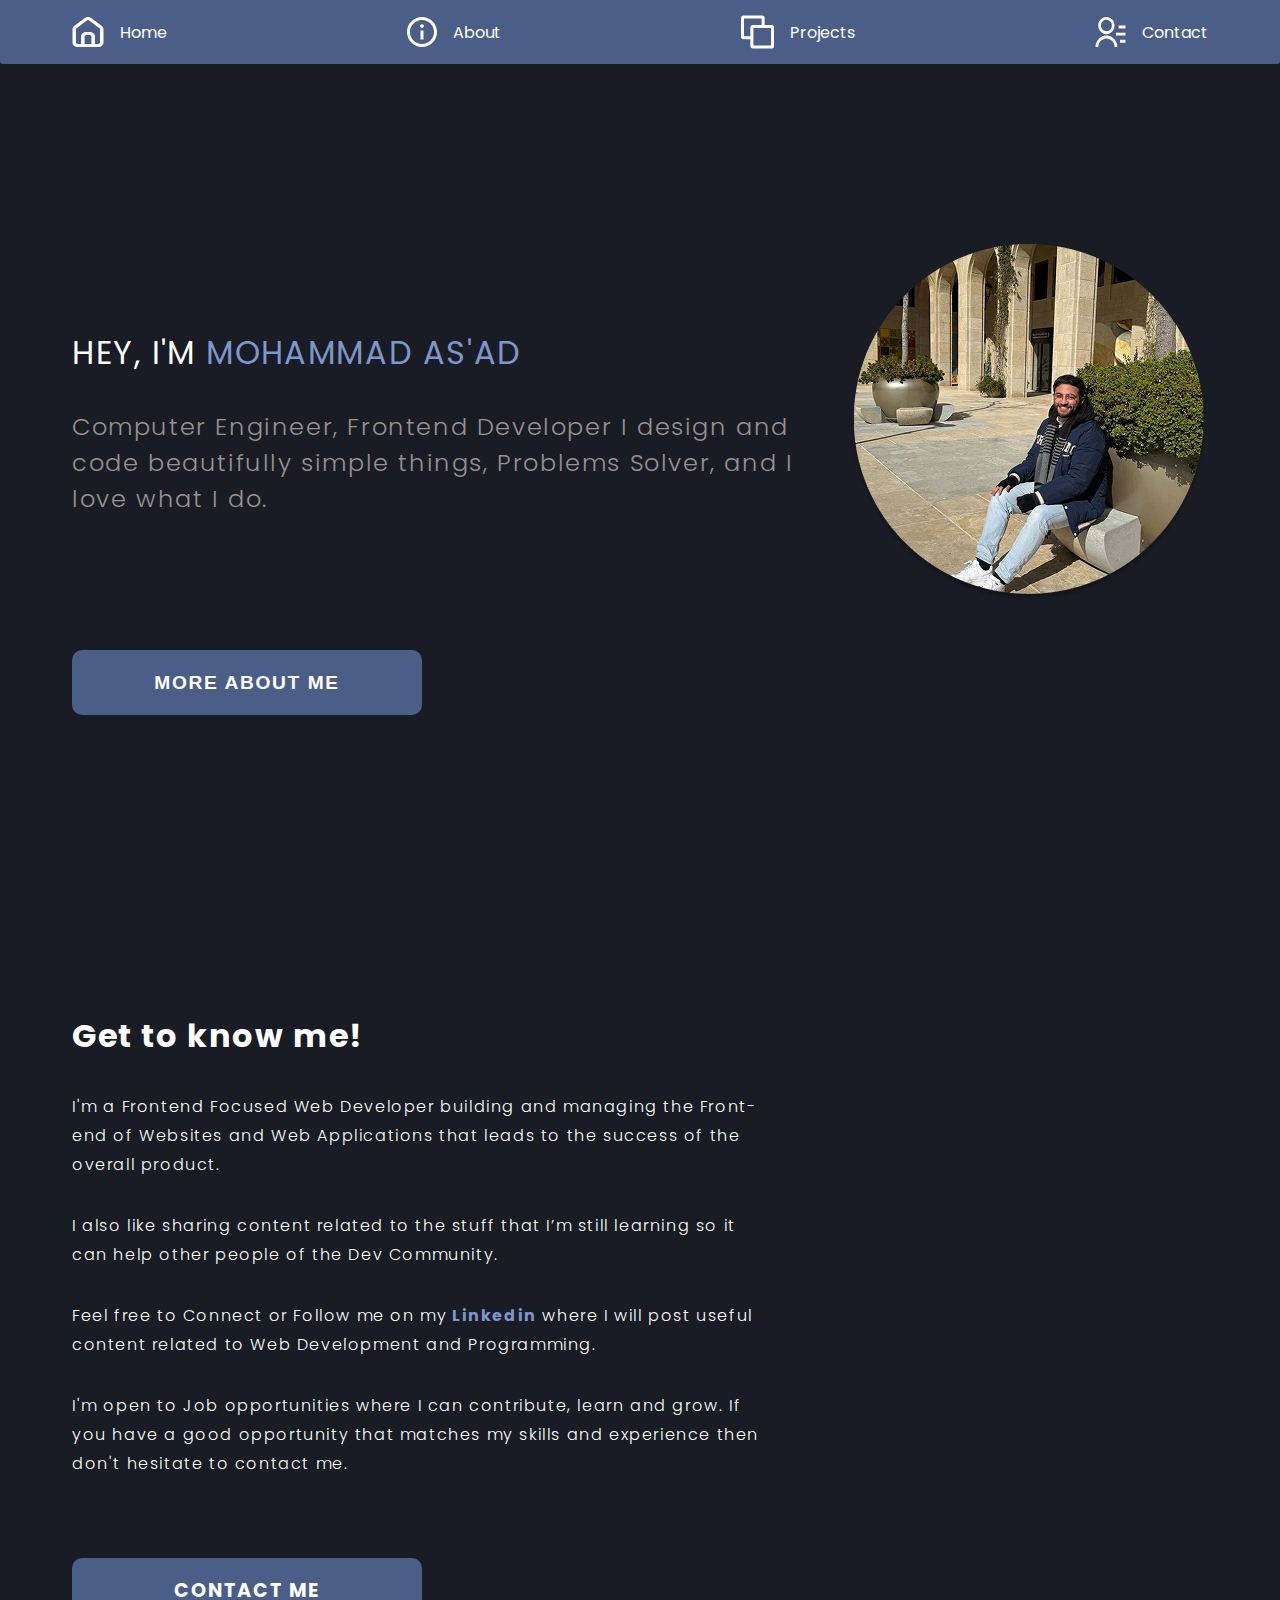
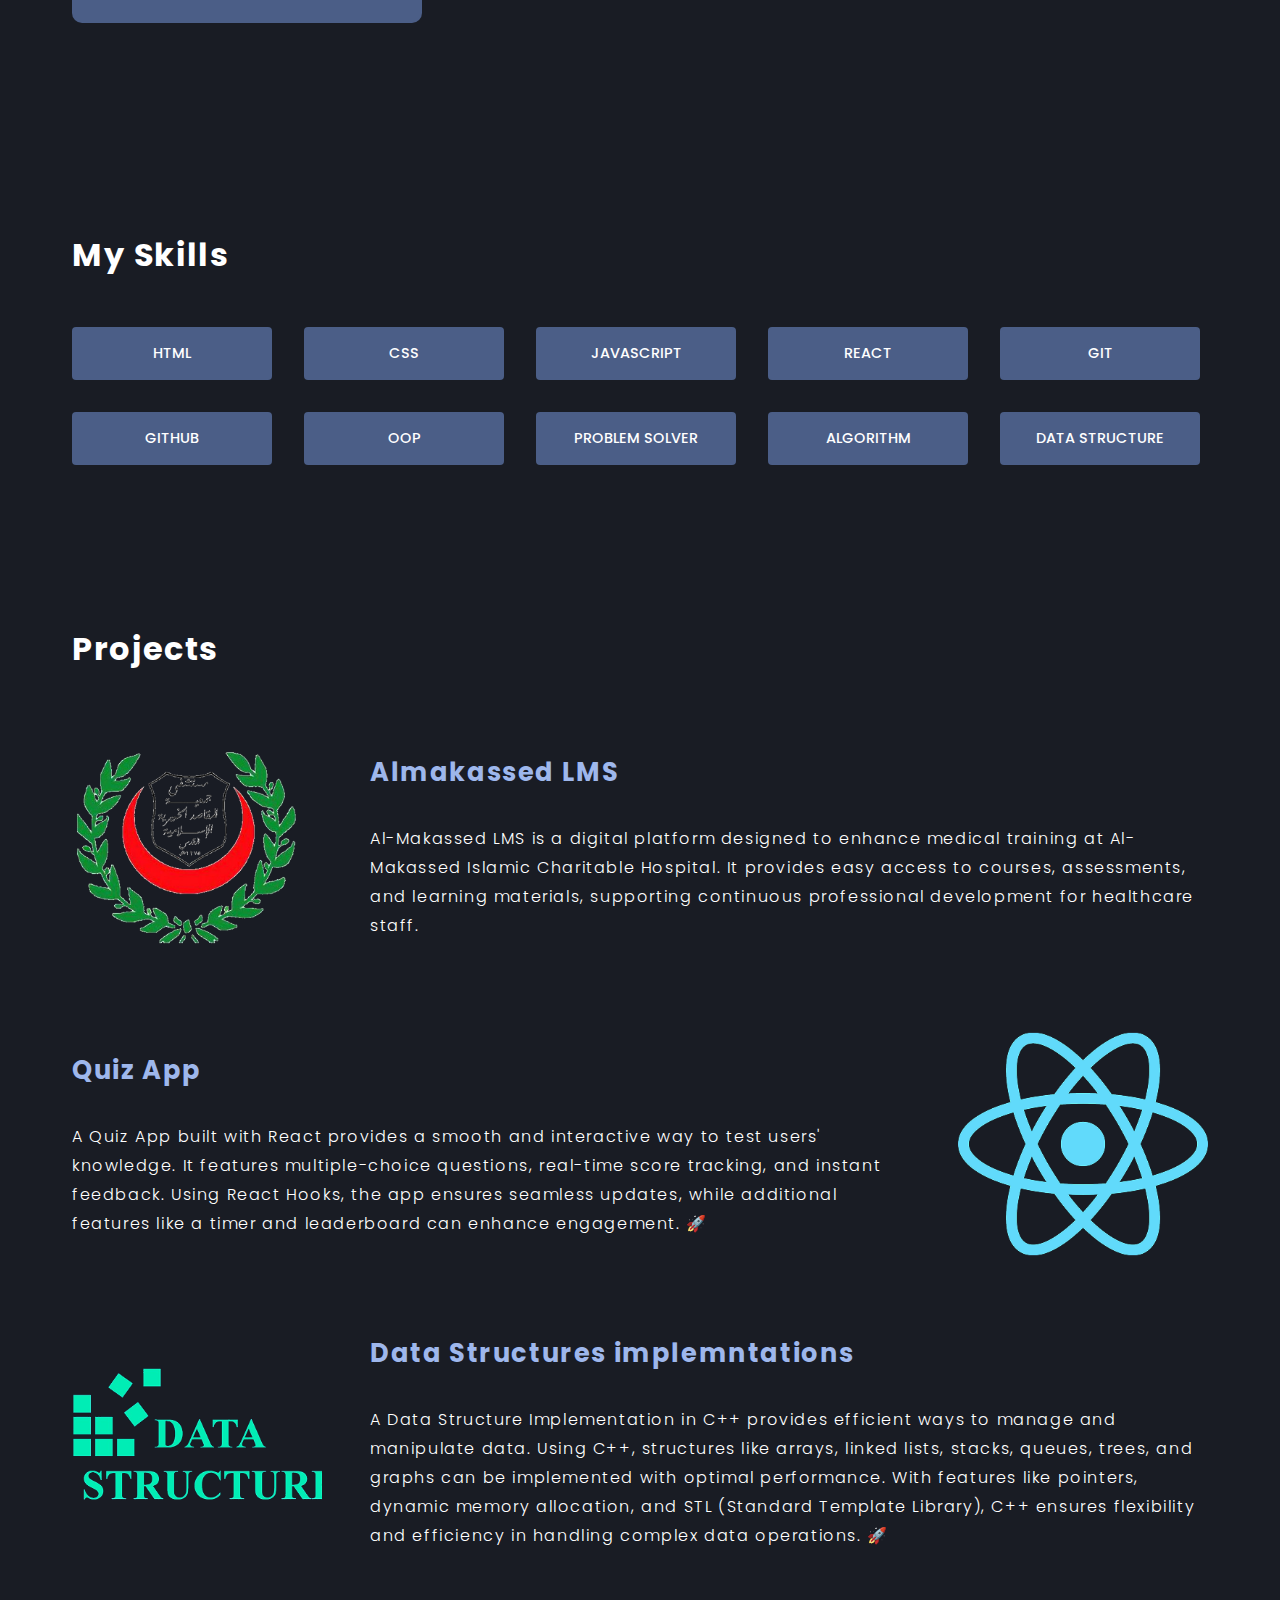
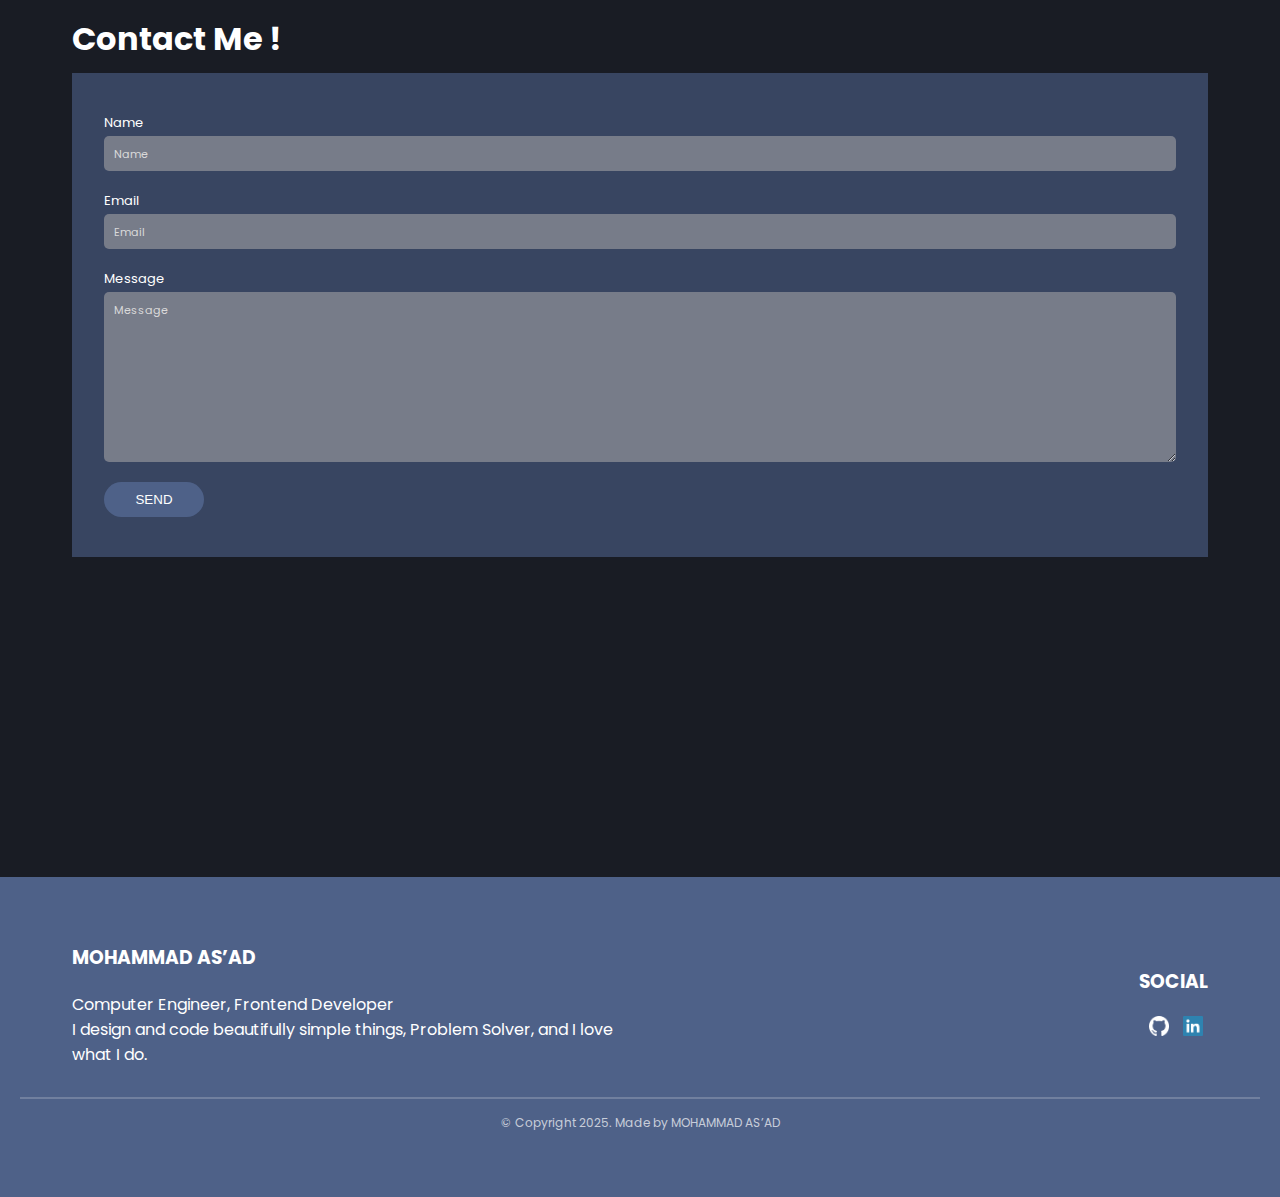
==== index.html @ a08cc224 "try to create the page using github pages" ====
<!DOCTYPE html>
<html lang="en">
  <head>
    <meta charset="UTF-8" />
    <meta name="viewport" content="width=device-width, initial-scale=1.0" />
    <title>Mohammad As'ad Portfolio</title>
    <link rel="stylesheet" href="../styles/styles.css" />
  </head>
  <body>
    <div class="header">
      <div class="container nav">
        <ul class="nav-links">
          <li>
            <a href="#">
              <img src="../icons/Vector.svg" alt="home" />
              Home</a
            >
          </li>
          <li>
            <a href="#">
              <img src="../icons/about.svg" alt="about" />
              About</a
            >
          </li>
          <li>
            <a href="#">
              <img src="../icons/Frame.svg" alt="prijects" />
              Projects</a
            >
          </li>
          <li>
            <a href="#">
              <img src="../icons/Frame (1).svg" alt="contact" />
              Contact</a
            >
          </li>
        </ul>
      </div>
    </div>
    <div class="container">
      <main class="main">
        <section>
          <div class="main-text">
            <h1 class="head-my-name">HEY, I'M <span>MOHAMMAD AS'AD</span></h1>
            <p class="head-my-job">
              Computer Engineer, Frontend Developer I design and code
              beautifully simple things, Problems Solver, and I love what I do.
            </p>
          </div>
          <img
            class="main-pic"
            src="../imgs/Rectangle 2 (1).png"
            alt="portolio-picture"
          />
        </section>
        <form action="#contactMe">
    <button class="btn-more">MORE ABOUT ME</button>
</form>
      </main>
      <section class="get-know-me">
        <h1>Get to know me!</h1>
        <div class="get-know-me-text">
          <p>
            I'm a Frontend Focused Web Developer building and managing the
            Front-end of Websites and Web Applications that leads to the success
            of the overall product.
          </p>
          <p>
            I also like sharing content related to the stuff that I’m still
            learning so it can help other people of the Dev Community.
          </p>
          <p>
            Feel free to Connect or Follow me on my<a> Linkedin</a> where I will
            post useful content related to Web Development and Programming.
          </p>
          <p>
            I'm open to Job opportunities where I can contribute, learn and
            grow. If you have a good opportunity that matches my skills and
            experience then don't hesitate to contact me.
          </p>
        </div>
        <a href="#" class="contact-anchor">CONTACT ME</a>
      </section>
      <section class="my-skills">
        <h1>My Skills</h1>
        <div class="skills">
          <div class="skill">
            <p>HTML</p>
          </div>
          <div class="skill">
            <p>CSS</p>
          </div>
          <div class="skill">
            <p>JavaScript</p>
          </div>
          <div class="skill">
            <p>React</p>
          </div>
          <div class="skill">
            <p>Git</p>
          </div>
          <div class="skill">
            <p>GitHub</p>
          </div>
          <div class="skill">
            <p>OOP</p>
          </div>
          <div class="skill">
            <p>Problem Solver</p>
          </div>
          <div class="skill">
            <p>Algorithm</p>
          </div>
          <div class="skill">
            <p>data structure</p>
          </div>
        </div>
      </section>
      <section class="projects">
        <h1>Projects</h1>
        <div class="pro-card">
          <div class="project">
            <img src="../imgs/p1.png" alt="project" />
            <div class="project-text">
              <h2>Almakassed LMS</h2>
              <p>
                Al-Makassed LMS is a digital platform designed to enhance
                medical training at Al-Makassed Islamic Charitable Hospital. It
                provides easy access to courses, assessments, and learning
                materials, supporting continuous professional development for
                healthcare staff.
              </p>
            </div>
          </div>
          <div class="project">
            <img src="../imgs/react.png" alt="project" />
            <div class="project-text">
              <h2>Quiz App</h2>
              <p>
                A Quiz App built with React provides a smooth and interactive
                way to test users' knowledge. It features multiple-choice
                questions, real-time score tracking, and instant feedback. Using
                React Hooks, the app ensures seamless updates, while additional
                features like a timer and leaderboard can enhance engagement. 🚀
              </p>
            </div>
          </div>
          <div class="project">
            <img src="../imgs/DS.png" alt="project" />
            <div class="project-text">
              <h2>Data Structures implemntations</h2>
              <p>
                A Data Structure Implementation in C++ provides efficient ways
                to manage and manipulate data. Using C++, structures like
                arrays, linked lists, stacks, queues, trees, and graphs can be
                implemented with optimal performance. With features like
                pointers, dynamic memory allocation, and STL (Standard Template
                Library), C++ ensures flexibility and efficiency in handling
                complex data operations. 🚀
              </p>
            </div>
          </div>
        </div>
      </section>
      <section class="contact" id="contactMe">
        <h1>Contact Me !</h1>
        <div class="contact-form">
          <form action="">
            <div class="contact-name" >
              <label for="contact-name">Name</label>
              <input type="text" placeholder="Name" id="contact-name" />
            </div>
            <div class="contact-name" >
              <label for="contact-email">Email</label>
              <input type="text" placeholder="Email" id="contact-email" />
            </div>
            <div class="txt-area">
              <label for="contact-message">Message</label>
              <textarea
                name=""
                id="contact-message"
                cols="30"
                rows="10"
                placeholder="Message"
              ></textarea>
            </div>
          
            <button class="btn-send">SEND</button>
          </form>
        </div>
    </div>
    <footer class="footer">
      <div class="footer-content container">
          <div class="left">
              <h3>MOHAMMAD AS’AD</h3>
              <div>

                <p>Computer Engineer, Frontend Developer</p>
                <p>I design and code beautifully simple things, Problem Solver, and I love what I do.</p>
              </div>
          </div>
          <div class="right">
              <h3>SOCIAL</h3>
              <div class="social-icons">
                  <a href="#"><img src="../icons/Vector.png" alt="LinkedIn"></a>
                  <a href="#"><img src="../icons/linkedin.png" alt="GitHub"></a>
              </div>
          </div>
      </div>
      <div>

        <hr>
        <p class="copyright">© Copyright 2025. Made by MOHAMMAD AS’AD</p>
      </div>
  </footer>
  </body>
</html>
---- styles/styles.css ----
@import url('https://fonts.googleapis.com/css2?family=Poppins:ital,wght@0,100;0,200;0,300;0,400;0,500;0,600;0,700;0,800;0,900;1,100;1,200;1,300;1,400;1,500;1,600;1,700;1,800;1,900&display=swap');
*{
    margin: 0;
    padding: 0;
    box-sizing: border-box;
}
body {
    font-family: 'Poppins', sans-serif;
    background-color: #191C24;
}
a{
    text-decoration: none;
    color: #fff;
    
}
h1{
    color: #fff;
}
img{display: block;}

.container{
    
    max-width: 1200px;
    margin: 0 auto;
    padding: 0 2rem;
   

}
.nav-links{
    display: flex; 
    flex-direction: row;
    align-items: center;
    justify-content: space-between;
    flex-wrap: wrap;
    gap: 10rem;
}
li{
    list-style-type: none;
}

.nav-links li a{
    display: flex;
    align-items: center;
    justify-content: center;
    gap: 1rem;
}
.item-icon img {
    width: 20px;  
    height: 20px;
}

.header {
    background-color: #4B5E87;
    color: #fff;
    padding: 15px 0;
    border-radius: 0px 0px 3px 3px;
    position: sticky;   
    top: 0;  
    z-index: 1000;
}

.head-my-name{
    font-size: 2rem;
    font-weight: 400;
    letter-spacing: 0.1rem;

}
.head-my-name span{
    color: #7D96CB;
}
.main{
       
   
    background-color: #191C24;
    color: #fff;
    border-radius: 3px;
    margin-top: 20vh;
   height: 80vh;
    
}

main section{
    display: flex;
    flex-direction: row;
    align-items: center;
    justify-content: center;
    gap: 2rem;
}
.main-text{
  display: flex;
    flex-direction: column;
    align-items: flex-start;
    justify-content: center;
    gap: 2rem;
}
.main-pic{
    display: block;
    position: relative;

}

.head-my-job{
    font-size: 1.5rem;
    font-weight: 300;
    letter-spacing: 0.1rem;
    line-height: 36px;
    color: #999292;
}
.btn-more{
    display: flex;
    align-items: center;
    justify-content: center;
    gap: 1rem;
    width: 350px;
    height: 65px;
    background-color: #4B5E87;
    color: #fff;
    border: none;
    border-radius: 10px;
    cursor: pointer;
    font-size: 1.2rem;
    font-weight: bold;
    letter-spacing: 0.1rem;
    text-transform: uppercase;

    margin-top: 3rem;
    margin-bottom: 3rem;

   
}
.btn-more:hover{
    background-color: #52648d;
    transform: scale(1.009);
    transition: 0.3s;
}

.get-know-me {
    display: flex;
    flex-direction: column;
    align-items: flex-start;
    justify-content: center;
    gap: 2rem;
    margin-top: 3rem;
}
.get-know-me h1{
    font-weight: bold;
    font-size: 2rem;
    letter-spacing: 0.1rem;

}
.get-know-me p{
    font-size: 1.5rem;
    width: 700px;
    font-weight: 300;
    letter-spacing: 0.1rem;
    line-height: 29px;
    color: #FFFFFF;
    font-size: medium;
}
.get-know-me p a{
    color: #7D96CB;
    font-weight: bold;
    cursor: pointer;
    
}
.get-know-me-text{
    display: flex;
    flex-direction: column;
    align-items: flex-start;
    justify-content: center;
    gap: 2rem;
}
.contact-anchor{
    display: flex;
    align-items: center;
    justify-content: center;
    gap: 1rem;
    width: 350px;
    height: 65px;
    background-color: #4B5E87;
    color: #fff;
    border: none;
    border-radius: 10px;
    cursor: pointer;
    font-size: 1.2rem;
    font-weight: bold;
    letter-spacing: 0.1rem;
    text-transform: uppercase;
    margin-top: 3rem;
    margin-bottom: 3rem;
}

.my-skills{
    margin-top:10rem;
}
.my-skills h1{
    font-weight: bold;
    font-size: 2rem;
    letter-spacing: 0.1rem;
}
.skills{
    display: flex;
    flex-direction: row;
    align-items: center;
    justify-content: flex-start;
    flex-wrap: wrap;
    gap: 2rem;
    margin: 3rem 0 ;
}
.skill{
    display: flex;
    flex-direction: column;
    align-items: center;
    justify-content: center;
    width: 200px;
    height: 53px;
    background-color: #4B5E87;
    border-radius: 4px;
    padding: 1rem;
    color: #fff;  
}
.skill p{
    text-transform: uppercase;
    font-size: .9rem;
    font-weight: 500;
}
.projects {
    margin-top: 10rem;
}
.projects h1{
    font-weight: bold;
    font-size: 2rem;
    letter-spacing: 0.1rem;
}
.project{
    display: flex;
    flex-direction: row;
    align-items: center;
    justify-content: center;
    gap: 3rem;
    margin: 3rem 0 ;
  
}
.project img{
    width: 250px;
    height: 250px;

}

.project-text{
    display: flex;
    flex-direction: column;
    align-items: flex-start;
    justify-content: center;
    gap: 2rem;
}
.project-text h2{
    font-weight: bold;
    font-size: 1.6rem;
    letter-spacing: 0.1rem;
    color: #9EB7EC;
}
.project-text p{
    font-size: 1.2rem;
    font-weight: 300;
    letter-spacing: 0.1rem;
    line-height: 29px;
    color: #FFFFFF;
    font-size: medium;
}
.projects .project:nth-child(2n) {
    flex-direction: row-reverse; /* This flips the order */
}
.contact{
    display: flex;
    flex-direction: column;
    justify-content: center;
    gap:10px
}
.contact-form{
    color: #fff;
    background-color: #384561;
    padding: 2.5rem 2rem;
    margin-bottom: 20rem;
}
.contact-name{
    display: flex;
    flex-direction: column;
    justify-content: center;
    align-items: flex-start;
    gap: 3px;
}

.contact-name label{
    font-size: small;
}

input{
    width: 100%;
    padding: 10px;
    border-radius: 5px;
    border-style: none;
    margin-bottom: 20px;
    background-color: #777C89;
}
input:focus{
    outline: none;
}
input::placeholder {
    font-family:'Poppins', sans-serif;
    color: #D9D9D9;
    font-size: smaller;
  }
  
  .txt-area{
    display: flex;
    flex-direction: column;
    justify-content: center;
    align-items: flex-start;
    gap: 3px;
    font-size: small;
    overflow: hidden;
    
  }

  .txt-area textarea{
    width: 100%;
    padding: 10px;
    border-radius: 5px;
    border-style: none;
    margin-bottom: 20px;
    background-color: #777C89;
  }
  .txt-area :focus{
    outline: none;
  }
  .txt-area textarea::placeholder{
    font-family:'Poppins', sans-serif;
    color: #D9D9D9;
    font-size: smaller;
  }

  button {
    background-color: #4E6188;
    color: white;
    padding: 10px;
    width: 100px;
    border: none;
    border-radius: 50px;
    cursor: pointer;
}

button:hover {
    background-color: #3a5c85;
}

.footer {
    display: flex;
    flex-direction: column;
    justify-content: center;
    background-color: #4E6188;
    color: white;
    padding: 20px;
    text-align: center;
    width: 100%;
    bottom: 0;
    height: 20rem;
    gap:15px
}

.footer-content {
    display: flex;
    justify-content: space-between;
    align-items: center;
    width: 100%;
}

.left, .right {
    flex: 1;
    text-align: left;
    display: flex;
    flex-direction: column;
    align-items: space-between;
    justify-content: center;
    gap:20px;
    font-family:'Poppins', sans-serif
}

.right {
    text-align: right;
}


.social-icons a {
    margin: 0 5px;
    display: inline-block;
}

.social-icons img {
    width: 20px;
    height: 20px;
}

hr {
    border: 0.5px solid rgba(255, 255, 255, 0.2);
    margin: 15px 0;
}

.copyright {
    font-size: 12px;
    color: rgba(255, 255, 255, 0.7);
}

html{
    scroll-behavior: smooth;
}
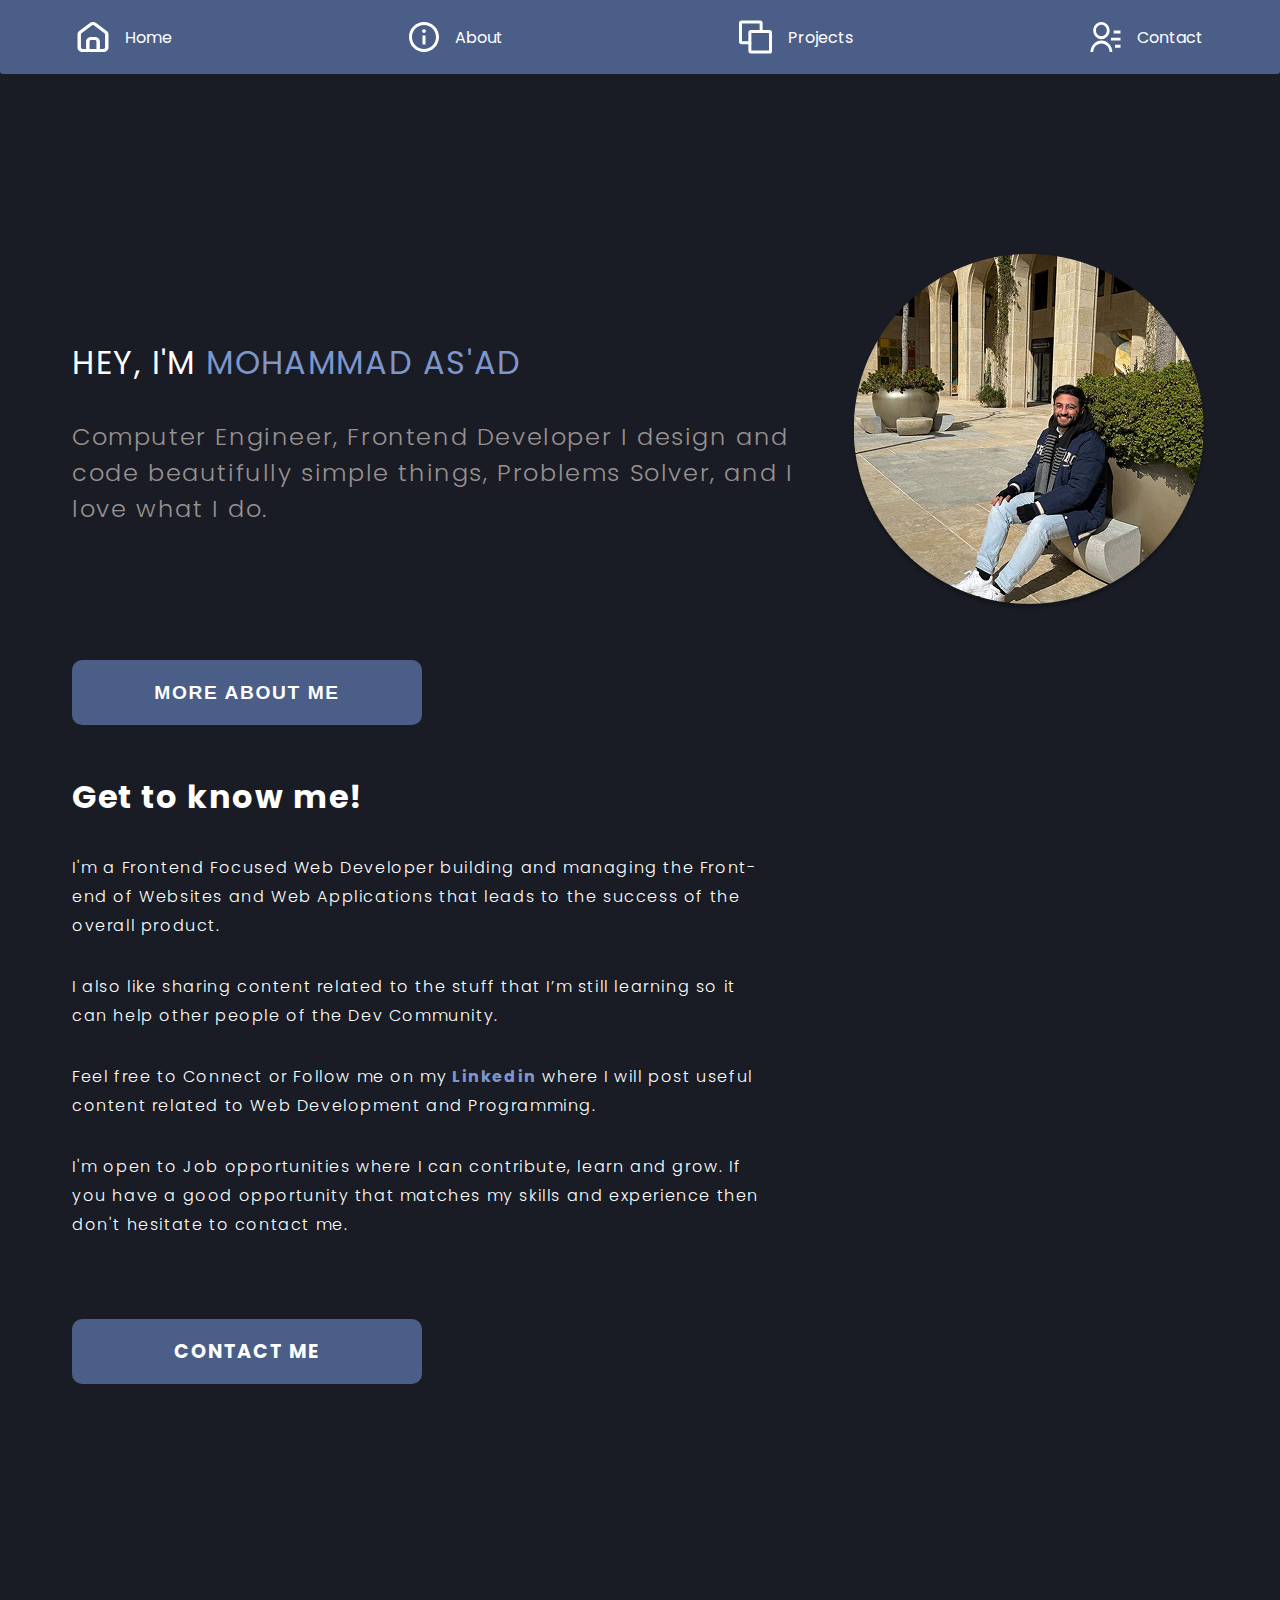
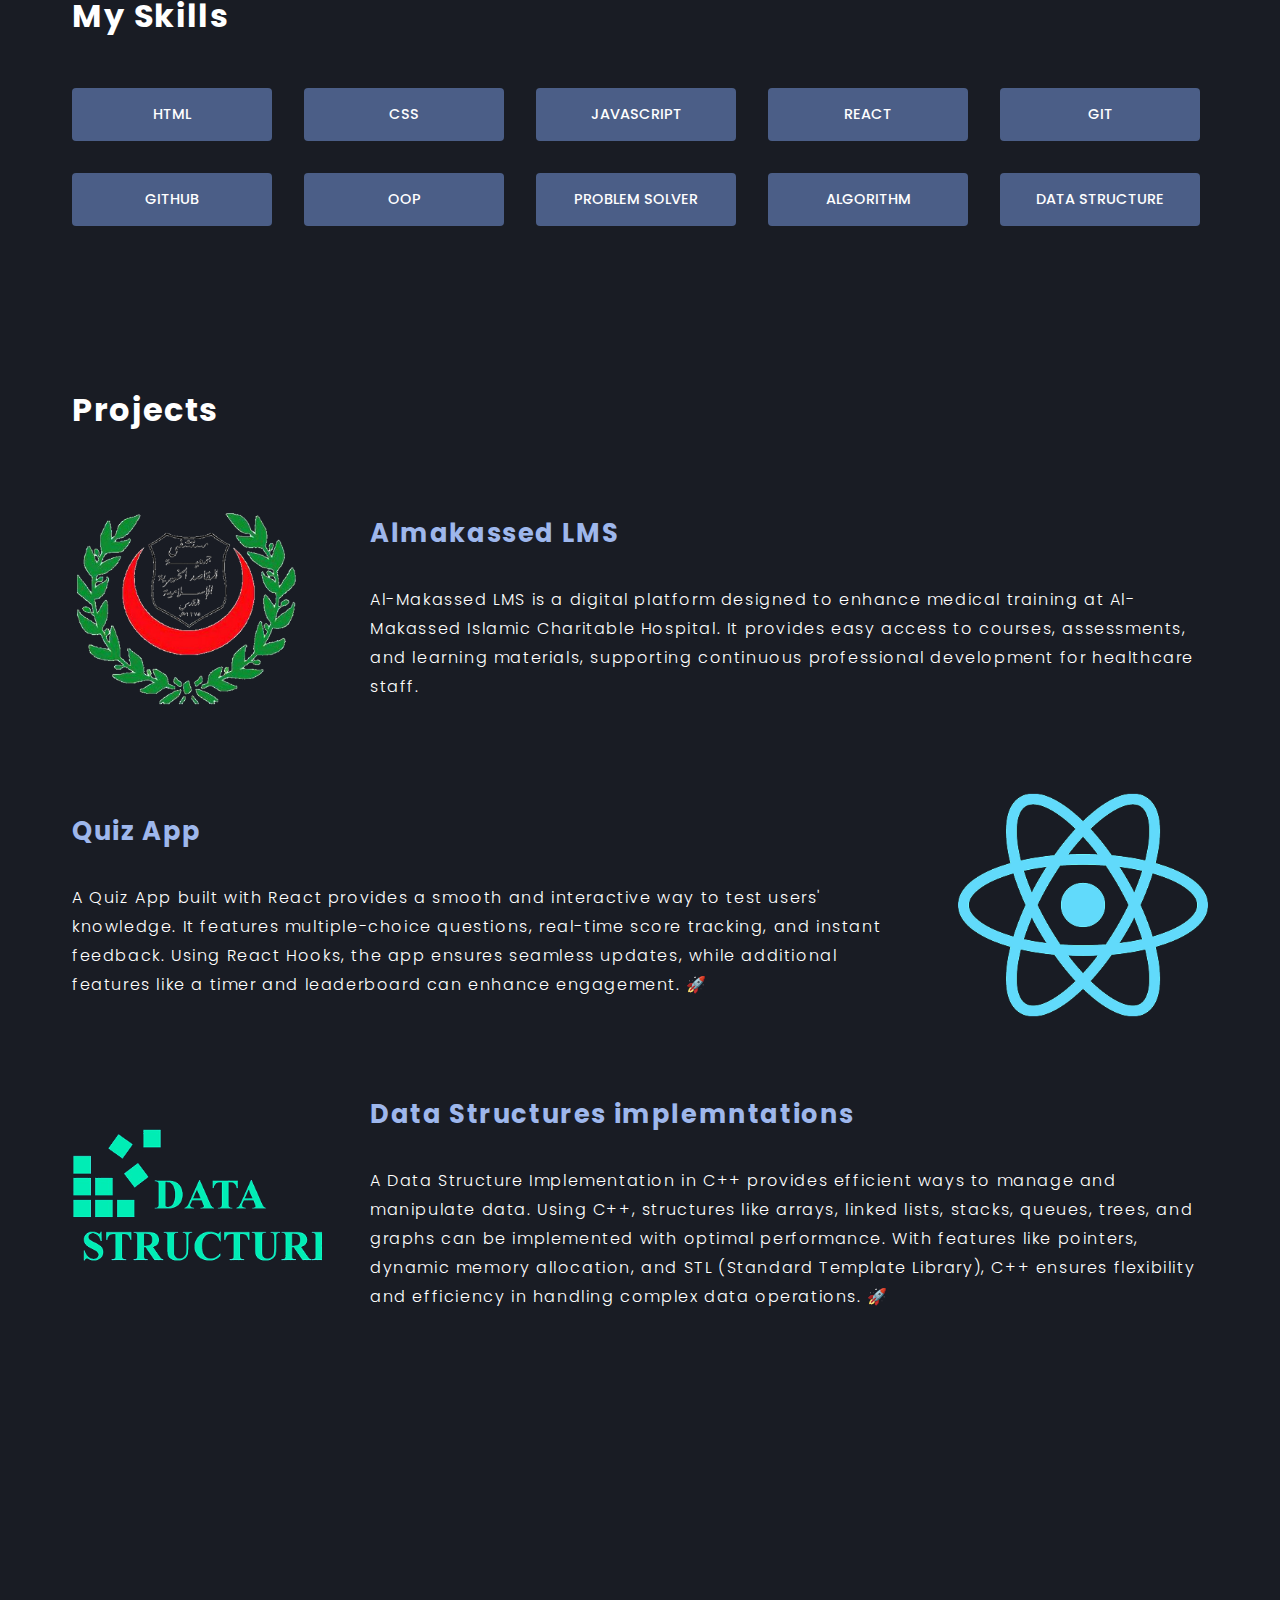
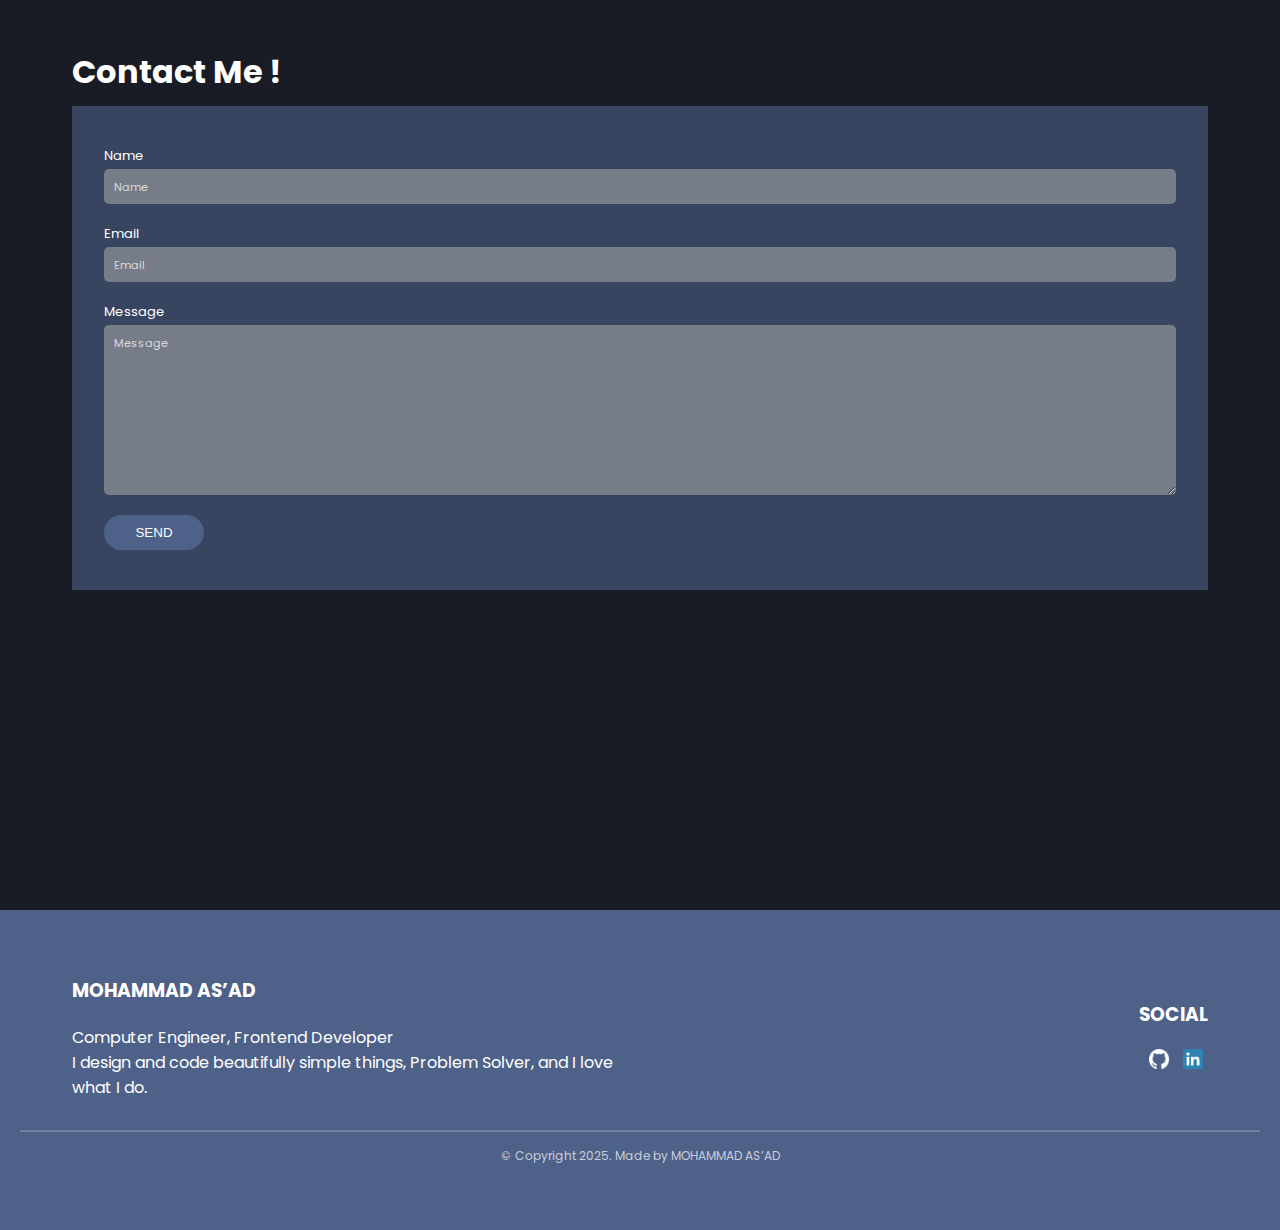
==== commit 261ff910: "bug_fix_and_do_some_improvments" ====
--- a/index.html
+++ b/index.html
@@ -4,37 +4,41 @@
     <meta charset="UTF-8" />
     <meta name="viewport" content="width=device-width, initial-scale=1.0" />
     <title>Mohammad As'ad Portfolio</title>
-    <link rel="stylesheet" href="../styles/styles.css" />
+    <link rel="stylesheet" href="styles/styles.css" />
   </head>
   <body>
     <div class="header">
-      <div class="container nav">
+      <nav class="nav container">
+        <div class="webicon">Portfolio</div>
         <ul class="nav-links">
           <li>
             <a href="#">
-              <img src="../icons/Vector.svg" alt="home" />
+              <img src="icons/Vector.svg" alt="home" />
               Home</a
             >
           </li>
           <li>
-            <a href="#">
-              <img src="../icons/about.svg" alt="about" />
+            <a href="#knowMe">
+              <img src="icons/about.svg" alt="about" />
               About</a
             >
           </li>
           <li>
-            <a href="#">
-              <img src="../icons/Frame.svg" alt="prijects" />
+            <a href="#projectsi">
+              <img src="icons/Frame.svg" alt="prijects" />
               Projects</a
             >
           </li>
           <li>
-            <a href="#">
-              <img src="../icons/Frame (1).svg" alt="contact" />
+            <a href="#contactMe">
+              <img src="icons/Frame (1).svg" alt="contact" />
               Contact</a
             >
           </li>
         </ul>
+        <div class="burger" onclick="toggleMenu()">
+          ☰
+        </nav>
       </div>
     </div>
     <div class="container">
@@ -49,15 +53,15 @@
           </div>
           <img
             class="main-pic"
-            src="../imgs/Rectangle 2 (1).png"
+            src="imgs/Rectangle 2 (1).png"
             alt="portolio-picture"
           />
         </section>
-        <form action="#contactMe">
+        <form action="#knowMe" class="frm-know-me">
     <button class="btn-more">MORE ABOUT ME</button>
 </form>
       </main>
-      <section class="get-know-me">
+      <section class="get-know-me" id="knowMe">
         <h1>Get to know me!</h1>
         <div class="get-know-me-text">
           <p>
@@ -79,7 +83,7 @@
             experience then don't hesitate to contact me.
           </p>
         </div>
-        <a href="#" class="contact-anchor">CONTACT ME</a>
+        <a href="#contactMe" class="contact-anchor">CONTACT ME</a>
       </section>
       <section class="my-skills">
         <h1>My Skills</h1>
@@ -116,11 +120,11 @@
           </div>
         </div>
       </section>
-      <section class="projects">
+      <section class="projects" id="projectsi">
         <h1>Projects</h1>
         <div class="pro-card">
           <div class="project">
-            <img src="../imgs/p1.png" alt="project" />
+            <img src="imgs/p1.png" alt="project" />
             <div class="project-text">
               <h2>Almakassed LMS</h2>
               <p>
@@ -133,7 +137,7 @@
             </div>
           </div>
           <div class="project">
-            <img src="../imgs/react.png" alt="project" />
+            <img src="imgs/react.png" alt="project" />
             <div class="project-text">
               <h2>Quiz App</h2>
               <p>
@@ -146,7 +150,7 @@
             </div>
           </div>
           <div class="project">
-            <img src="../imgs/DS.png" alt="project" />
+            <img src="imgs/DS.png" alt="project" />
             <div class="project-text">
               <h2>Data Structures implemntations</h2>
               <p>
@@ -165,14 +169,14 @@
       <section class="contact" id="contactMe">
         <h1>Contact Me !</h1>
         <div class="contact-form">
-          <form action="">
+          <form action="" method="post">
             <div class="contact-name" >
               <label for="contact-name">Name</label>
               <input type="text" placeholder="Name" id="contact-name" />
             </div>
             <div class="contact-name" >
               <label for="contact-email">Email</label>
-              <input type="text" placeholder="Email" id="contact-email" />
+              <input type="email" placeholder="Email" id="contact-email" />
             </div>
             <div class="txt-area">
               <label for="contact-message">Message</label>
@@ -194,7 +198,6 @@
           <div class="left">
               <h3>MOHAMMAD AS’AD</h3>
               <div>
-
                 <p>Computer Engineer, Frontend Developer</p>
                 <p>I design and code beautifully simple things, Problem Solver, and I love what I do.</p>
               </div>
@@ -202,8 +205,8 @@
           <div class="right">
               <h3>SOCIAL</h3>
               <div class="social-icons">
-                  <a href="#"><img src="../icons/Vector.png" alt="LinkedIn"></a>
-                  <a href="#"><img src="../icons/linkedin.png" alt="GitHub"></a>
+                  <a href="#"><img src="icons/Vector.png" alt="LinkedIn"></a>
+                  <a href="#"><img src="icons/linkedin.png" alt="GitHub"></a>
               </div>
           </div>
       </div>
@@ -213,5 +216,6 @@
         <p class="copyright">© Copyright 2025. Made by MOHAMMAD AS’AD</p>
       </div>
   </footer>
+  <script src="main.js"></script>
   </body>
 </html>
--- a/styles/styles.css
+++ b/styles/styles.css
@@ -1,416 +1,574 @@
-@import url('https://fonts.googleapis.com/css2?family=Poppins:ital,wght@0,100;0,200;0,300;0,400;0,500;0,600;0,700;0,800;0,900;1,100;1,200;1,300;1,400;1,500;1,600;1,700;1,800;1,900&display=swap');
-*{
-    margin: 0;
-    padding: 0;
-    box-sizing: border-box;
-}
+@import url("https://fonts.googleapis.com/css2?family=Poppins:ital,wght@0,100;0,200;0,300;0,400;0,500;0,600;0,700;0,800;0,900;1,100;1,200;1,300;1,400;1,500;1,600;1,700;1,800;1,900&display=swap");
+* {
+  margin: 0;
+  padding: 0;
+  box-sizing: border-box;
+}
+::-webkit-scrollbar {
+  width: 8px;
+}
+
+::-webkit-scrollbar-track {
+  background: #3e3e41;
+  border-radius: 10px;
+}
+
+
+::-webkit-scrollbar-thumb {
+  background: #3a4b6c; 
+  border-radius: 10px;
+}
+
+::-webkit-scrollbar-thumb:hover {
+  background: #5b72a3;
+}
+
+html {
+  scroll-behavior: smooth;
+}
+
 body {
-    font-family: 'Poppins', sans-serif;
-    background-color: #191C24;
-}
-a{
-    text-decoration: none;
-    color: #fff;
-    
-}
-h1{
-    color: #fff;
-}
-img{display: block;}
-
-.container{
-    
-    max-width: 1200px;
-    margin: 0 auto;
-    padding: 0 2rem;
-   
-
-}
-.nav-links{
-    display: flex; 
-    flex-direction: row;
-    align-items: center;
-    justify-content: space-between;
-    flex-wrap: wrap;
-    gap: 10rem;
-}
-li{
-    list-style-type: none;
-}
-
-.nav-links li a{
+  font-family: "Poppins", sans-serif;
+  background-color: #191c24;
+  overflow: hidden;
+}
+body, html {
+  width: 100%;
+  overflow-x: hidden;
+}
+
+p, h1, h2, h3 {
+  word-wrap: break-word;
+}
+section, div, p {
+  min-width: 0;
+  max-width: 100%;
+}
+a {
+  text-decoration: none;
+  color: #fff;
+}
+h1 {
+  color: #fff;
+}
+img {
+  display: block;
+}
+
+.container {
+  max-width: 1200px;
+  margin: 0 auto;
+  padding: 0 2rem;
+}
+.nav-links {
+  display: flex;
+  flex-direction: row;
+  align-items: center;
+  justify-content: space-between;
+  flex-wrap: wrap;
+  gap: 10rem;
+}
+li {
+  list-style-type: none;
+}
+
+.nav-links li a {
+  display: flex;
+  align-items: center;
+  justify-content: center;
+  gap: 1rem;
+  padding: 5px;
+}
+.item-icon img {
+  width: 20px;
+  height: 20px;
+}
+
+.header {
+  background-color: #4b5e87;
+  color: #fff;
+  padding: 15px 20px;
+  border-radius: 0px 0px 3px 3px;
+  position: sticky;
+  top: 0;
+  z-index: 1000;
+}
+
+.head-my-name {
+  font-size: 2rem;
+  font-weight: 400;
+  letter-spacing: 0.1rem;
+}
+.head-my-name span {
+  color: #7d96cb;
+}
+.main {
+  background-color: #191c24;
+  color: #fff;
+  border-radius: 3px;
+  margin-top: 20vh;
+  height: 100%;
+}
+
+main section {
+  display: flex;
+  flex-direction: row;
+  align-items: center;
+  justify-content: center;
+  gap: 2rem;
+}
+.main-text {
+  display: flex;
+  flex-direction: column;
+  align-items: flex-start;
+  justify-content: center;
+  gap: 2rem;
+}
+.main-pic {
+  display: block;
+  position: relative;
+}
+
+.head-my-job {
+  font-size: 1.5rem;
+  font-weight: 300;
+  letter-spacing: 0.1rem;
+  line-height: 36px;
+  color: #999292;
+}
+.btn-more {
+  display: flex;
+  align-items: center;
+  justify-content: center;
+  gap: 1rem;
+  width: 350px;
+  height: 65px;
+  background-color: #4b5e87;
+  color: #fff;
+  border: none;
+  border-radius: 10px;
+  cursor: pointer;
+  font-size: 1.2rem;
+  font-weight: bold;
+  letter-spacing: 0.1rem;
+  text-transform: uppercase;
+
+  margin-top: 3rem;
+  margin-bottom: 3rem;
+}
+.btn-more:hover {
+  background-color: #52648d;
+  transform: scale(1.009);
+  transition: 0.3s;
+}
+
+.get-know-me {
+  display: flex;
+  flex-direction: column;
+  align-items: flex-start;
+  justify-content: center;
+  gap: 2rem;
+  margin-top: 3rem;
+}
+.get-know-me h1 {
+  font-weight: bold;
+  font-size: 2rem;
+  letter-spacing: 0.1rem;
+}
+.get-know-me p {
+  font-size: 1.5rem;
+  width: 700px;
+  font-weight: 300;
+  letter-spacing: 0.1rem;
+  line-height: 29px;
+  color: #ffffff;
+  font-size: medium;
+}
+.get-know-me p a {
+  color: #7d96cb;
+  font-weight: bold;
+  cursor: pointer;
+}
+.get-know-me-text {
+  display: flex;
+  flex-direction: column;
+  align-items: flex-start;
+  justify-content: center;
+  gap: 2rem;
+}
+.contact-anchor {
+  display: flex;
+  align-items: center;
+  justify-content: center;
+  gap: 1rem;
+  width: 350px;
+  height: 65px;
+  background-color: #4b5e87;
+  color: #fff;
+  border: none;
+  border-radius: 10px;
+  cursor: pointer;
+  font-size: 1.2rem;
+  font-weight: bold;
+  letter-spacing: 0.1rem;
+  text-transform: uppercase;
+  margin-top: 3rem;
+  margin-bottom: 3rem;
+}
+
+.my-skills {
+  margin-top: 10rem;
+}
+.my-skills h1 {
+  font-weight: bold;
+  font-size: 2rem;
+  letter-spacing: 0.1rem;
+}
+.skills {
+  display: flex;
+  flex-direction: row;
+  align-items: center;
+  justify-content: flex-start;
+  flex-wrap: wrap;
+  gap: 2rem;
+  margin: 3rem 0;
+}
+.skill {
+  display: flex;
+  flex-direction: column;
+  align-items: center;
+  justify-content: center;
+  width: 200px;
+  height: 53px;
+  background-color: #4b5e87;
+  border-radius: 4px;
+  padding: 1rem;
+  color: #fff;
+}
+.skill p {
+  text-transform: uppercase;
+  font-size: 0.9rem;
+  font-weight: 500;
+}
+.projects {
+  margin-top: 10rem;
+}
+.projects h1 {
+  font-weight: bold;
+  font-size: 2rem;
+  letter-spacing: 0.1rem;
+}
+.project {
+  display: flex;
+  flex-direction: row;
+  align-items: center;
+  justify-content: center;
+  gap: 3rem;
+  margin: 3rem 0;
+}
+.project img {
+  width: 250px;
+  height: 250px;
+}
+
+.project-text {
+  display: flex;
+  flex-direction: column;
+  align-items: flex-start;
+  justify-content: center;
+  gap: 2rem;
+}
+.project-text h2 {
+  font-weight: bold;
+  font-size: 1.6rem;
+  letter-spacing: 0.1rem;
+  color: #9eb7ec;
+}
+.project-text p {
+  font-size: 1.2rem;
+  font-weight: 300;
+  letter-spacing: 0.1rem;
+  line-height: 29px;
+  color: #ffffff;
+  font-size: medium;
+}
+.projects .project:nth-child(2n) {
+  flex-direction: row-reverse; /* This flips the order */
+}
+.contact {
+  display: flex;
+  flex-direction: column;
+  justify-content: center;
+  gap: 10px;
+  margin-top: 20rem;
+}
+.contact-form {
+  color: #fff;
+  background-color: #384561;
+  padding: 2.5rem 2rem;
+  margin-bottom: 20rem;
+}
+.contact-name {
+  display: flex;
+  flex-direction: column;
+  justify-content: center;
+  align-items: flex-start;
+  gap: 3px;
+}
+
+.contact-name label {
+  font-size: small;
+}
+
+input {
+  width: 100%;
+  padding: 10px;
+  border-radius: 5px;
+  border-style: none;
+  margin-bottom: 20px;
+  background-color: #777c89;
+}
+input:focus {
+  outline: none;
+}
+input::placeholder {
+  font-family: "Poppins", sans-serif;
+  color: #d9d9d9;
+  font-size: smaller;
+}
+
+.txt-area {
+  display: flex;
+  flex-direction: column;
+  justify-content: center;
+  align-items: flex-start;
+  gap: 3px;
+  font-size: small;
+  overflow: hidden;
+}
+
+.txt-area textarea {
+  width: 100%;
+  padding: 10px;
+  border-radius: 5px;
+  border-style: none;
+  margin-bottom: 20px;
+  background-color: #777c89;
+}
+.txt-area :focus {
+  outline: none;
+}
+.txt-area textarea::placeholder {
+  font-family: "Poppins", sans-serif;
+  color: #d9d9d9;
+  font-size: smaller;
+}
+
+button {
+  background-color: #4e6188;
+  color: white;
+  padding: 10px;
+  width: 100px;
+  border: none;
+  border-radius: 50px;
+  cursor: pointer;
+}
+
+button:hover {
+  background-color: #3a5c85;
+}
+
+.footer {
+  display: flex;
+  flex-direction: column;
+  justify-content: center;
+  background-color: #4e6188;
+  color: white;
+  padding: 20px;
+  text-align: center;
+  width: 100%;
+  bottom: 0;
+  height: 20rem;
+  gap: 15px;
+}
+
+.footer-content {
+  display: flex;
+  justify-content: space-between;
+  align-items: center;
+  width: 100%;
+}
+
+.left,
+.right {
+  flex: 1;
+  text-align: left;
+  display: flex;
+  flex-direction: column;
+  align-items: space-between;
+  justify-content: center;
+  gap: 20px;
+  font-family: "Poppins", sans-serif;
+}
+
+.right {
+  text-align: right;
+}
+
+.social-icons a {
+  margin: 0 5px;
+  display: inline-block;
+}
+
+.social-icons img {
+  width: 20px;
+  height: 20px;
+}
+
+hr {
+  border: 0.5px solid rgba(255, 255, 255, 0.2);
+  margin: 15px 0;
+}
+
+.copyright {
+  font-size: 12px;
+  color: rgba(255, 255, 255, 0.7);
+}
+
+
+
+
+.nav-links a:hover {
+  background: rgba(255, 255, 255, 0.2);
+  border-radius: 5px;
+}
+
+
+.burger {
+  display: none; /* Hide burger menu by default */
+  font-size: 28px;
+  color: white;
+  cursor: pointer;
+}
+.webicon{
+  display: none; 
+}
+/* Media Query for Small Screens (Mobile) */
+@media (max-width: 1112px) {
+  .nav-links {
+    display: none;
+    flex-direction: column;
+    background: #2b3854;
+    width: 100%;
+    position: absolute;
+    top: 60px;
+    left: 0;
+    padding: 10px 0;
+}
+
+.nav-links li {
+    text-align: center;
+    padding: 10px 0;
+}
+
+.burger {
+    display: block; /* Show burger menu */
+    width: 30px;
+    align-self: flex-end;
+    margin-right: 10px;
+
+}
+
+.nav-links.active {
     display: flex;
-    align-items: center;
-    justify-content: center;
-    gap: 1rem;
-}
-.item-icon img {
-    width: 20px;  
-    height: 20px;
-}
-
-.header {
-    background-color: #4B5E87;
-    color: #fff;
-    padding: 15px 0;
-    border-radius: 0px 0px 3px 3px;
-    position: sticky;   
-    top: 0;  
-    z-index: 1000;
-}
-
-.head-my-name{
-    font-size: 2rem;
-    font-weight: 400;
-    letter-spacing: 0.1rem;
-
-}
-.head-my-name span{
-    color: #7D96CB;
-}
-.main{
-       
-   
-    background-color: #191C24;
-    color: #fff;
-    border-radius: 3px;
-    margin-top: 20vh;
-   height: 80vh;
-    
-}
-
+} 
+.header{
+  width: 100%;
+  position: sticky;
+  display: flex;
+  flex-direction: row;
+  justify-content: end;
+}
+.webicon{
+  display: block;
+}
+.nav{
+  width: 100%;
+  display: flex;
+  align-items: center;
+  justify-content: space-between;
+}
 main section{
-    display: flex;
-    flex-direction: row;
-    align-items: center;
-    justify-content: center;
-    gap: 2rem;
-}
-.main-text{
-  display: flex;
-    flex-direction: column;
-    align-items: flex-start;
-    justify-content: center;
-    gap: 2rem;
-}
-.main-pic{
-    display: block;
-    position: relative;
-
-}
-
-.head-my-job{
-    font-size: 1.5rem;
-    font-weight: 300;
-    letter-spacing: 0.1rem;
-    line-height: 36px;
-    color: #999292;
-}
-.btn-more{
-    display: flex;
-    align-items: center;
-    justify-content: center;
-    gap: 1rem;
-    width: 350px;
-    height: 65px;
-    background-color: #4B5E87;
-    color: #fff;
-    border: none;
-    border-radius: 10px;
-    cursor: pointer;
-    font-size: 1.2rem;
-    font-weight: bold;
-    letter-spacing: 0.1rem;
-    text-transform: uppercase;
-
-    margin-top: 3rem;
-    margin-bottom: 3rem;
-
-   
-}
-.btn-more:hover{
-    background-color: #52648d;
-    transform: scale(1.009);
-    transition: 0.3s;
-}
-
+  flex-direction: column;
+  padding: 14px;
+
+}
+
+.main-text {
+  gap:1rem;
+}
+.btn-more {
+  display: flex
+;
+  align-items: center;
+  justify-content: center;
+  gap: 1rem;
+  width: 250px;
+  height: 50px;
+  background-color: #4b5e87;
+  color: #fff;
+  border: none;
+  border-radius: 10px;
+  cursor: pointer;
+  font-size: 1.1rem;
+  font-weight: 500;
+  letter-spacing: 0.08rem;
+  text-transform: uppercase;
+  margin-top: 1rem;
+  margin-bottom: 0;
+}
+.frm-know-me{
+  display: flex;
+  align-items: center;
+  justify-content: center;
+}
 .get-know-me {
-    display: flex;
-    flex-direction: column;
-    align-items: flex-start;
-    justify-content: center;
-    gap: 2rem;
-    margin-top: 3rem;
-}
-.get-know-me h1{
-    font-weight: bold;
-    font-size: 2rem;
-    letter-spacing: 0.1rem;
-
-}
-.get-know-me p{
-    font-size: 1.5rem;
-    width: 700px;
-    font-weight: 300;
-    letter-spacing: 0.1rem;
-    line-height: 29px;
-    color: #FFFFFF;
-    font-size: medium;
-}
-.get-know-me p a{
-    color: #7D96CB;
-    font-weight: bold;
-    cursor: pointer;
-    
-}
-.get-know-me-text{
-    display: flex;
-    flex-direction: column;
-    align-items: flex-start;
-    justify-content: center;
-    gap: 2rem;
-}
-.contact-anchor{
-    display: flex;
-    align-items: center;
-    justify-content: center;
-    gap: 1rem;
-    width: 350px;
-    height: 65px;
-    background-color: #4B5E87;
-    color: #fff;
-    border: none;
-    border-radius: 10px;
-    cursor: pointer;
-    font-size: 1.2rem;
-    font-weight: bold;
-    letter-spacing: 0.1rem;
-    text-transform: uppercase;
-    margin-top: 3rem;
-    margin-bottom: 3rem;
-}
-
-.my-skills{
-    margin-top:10rem;
-}
-.my-skills h1{
-    font-weight: bold;
-    font-size: 2rem;
-    letter-spacing: 0.1rem;
+  align-items: center;
+}
+.my-skills {
+  display: flex;
+  flex-direction: column;
+  align-items: center;
+  justify-content: center;
 }
 .skills{
-    display: flex;
-    flex-direction: row;
-    align-items: center;
-    justify-content: flex-start;
-    flex-wrap: wrap;
-    gap: 2rem;
-    margin: 3rem 0 ;
-}
-.skill{
-    display: flex;
-    flex-direction: column;
-    align-items: center;
-    justify-content: center;
-    width: 200px;
-    height: 53px;
-    background-color: #4B5E87;
-    border-radius: 4px;
-    padding: 1rem;
-    color: #fff;  
-}
-.skill p{
-    text-transform: uppercase;
-    font-size: .9rem;
-    font-weight: 500;
-}
-.projects {
-    margin-top: 10rem;
-}
-.projects h1{
-    font-weight: bold;
-    font-size: 2rem;
-    letter-spacing: 0.1rem;
+  justify-content: center;
+  gap:1rem;
 }
 .project{
-    display: flex;
-    flex-direction: row;
-    align-items: center;
-    justify-content: center;
-    gap: 3rem;
-    margin: 3rem 0 ;
-  
-}
-.project img{
-    width: 250px;
-    height: 250px;
-
-}
-
-.project-text{
-    display: flex;
-    flex-direction: column;
-    align-items: flex-start;
-    justify-content: center;
-    gap: 2rem;
-}
-.project-text h2{
-    font-weight: bold;
-    font-size: 1.6rem;
-    letter-spacing: 0.1rem;
-    color: #9EB7EC;
+  flex-direction: column;
+}
+.projects .project:nth-child(2n) {
+   flex-direction: column;
+}
+.project-text {
+justify-content: center;
+align-items: center;
 }
 .project-text p{
-    font-size: 1.2rem;
-    font-weight: 300;
-    letter-spacing: 0.1rem;
-    line-height: 29px;
-    color: #FFFFFF;
-    font-size: medium;
-}
-.projects .project:nth-child(2n) {
-    flex-direction: row-reverse; /* This flips the order */
-}
-.contact{
-    display: flex;
-    flex-direction: column;
-    justify-content: center;
-    gap:10px
-}
-.contact-form{
-    color: #fff;
-    background-color: #384561;
-    padding: 2.5rem 2rem;
-    margin-bottom: 20rem;
-}
-.contact-name{
-    display: flex;
-    flex-direction: column;
-    justify-content: center;
-    align-items: flex-start;
-    gap: 3px;
-}
-
-.contact-name label{
-    font-size: small;
-}
-
-input{
-    width: 100%;
-    padding: 10px;
-    border-radius: 5px;
-    border-style: none;
-    margin-bottom: 20px;
-    background-color: #777C89;
-}
-input:focus{
-    outline: none;
-}
-input::placeholder {
-    font-family:'Poppins', sans-serif;
-    color: #D9D9D9;
-    font-size: smaller;
-  }
-  
-  .txt-area{
-    display: flex;
-    flex-direction: column;
-    justify-content: center;
-    align-items: flex-start;
-    gap: 3px;
-    font-size: small;
-    overflow: hidden;
-    
-  }
-
-  .txt-area textarea{
-    width: 100%;
-    padding: 10px;
-    border-radius: 5px;
-    border-style: none;
-    margin-bottom: 20px;
-    background-color: #777C89;
-  }
-  .txt-area :focus{
-    outline: none;
-  }
-  .txt-area textarea::placeholder{
-    font-family:'Poppins', sans-serif;
-    color: #D9D9D9;
-    font-size: smaller;
-  }
-
-  button {
-    background-color: #4E6188;
-    color: white;
-    padding: 10px;
-    width: 100px;
-    border: none;
-    border-radius: 50px;
-    cursor: pointer;
-}
-
-button:hover {
-    background-color: #3a5c85;
-}
-
-.footer {
-    display: flex;
-    flex-direction: column;
-    justify-content: center;
-    background-color: #4E6188;
-    color: white;
-    padding: 20px;
-    text-align: center;
-    width: 100%;
-    bottom: 0;
-    height: 20rem;
-    gap:15px
-}
-
-.footer-content {
-    display: flex;
-    justify-content: space-between;
-    align-items: center;
-    width: 100%;
-}
-
-.left, .right {
-    flex: 1;
-    text-align: left;
-    display: flex;
-    flex-direction: column;
-    align-items: space-between;
-    justify-content: center;
-    gap:20px;
-    font-family:'Poppins', sans-serif
-}
-
-.right {
-    text-align: right;
-}
-
-
-.social-icons a {
-    margin: 0 5px;
-    display: inline-block;
-}
-
-.social-icons img {
-    width: 20px;
-    height: 20px;
-}
-
-hr {
-    border: 0.5px solid rgba(255, 255, 255, 0.2);
-    margin: 15px 0;
-}
-
-.copyright {
-    font-size: 12px;
-    color: rgba(255, 255, 255, 0.7);
-}
-
-html{
-    scroll-behavior: smooth;
-}+  text-align: center;
+}
+.footer{
+  padding: 2px 0px;
+}
+.left h3{
+  font-size: small;
+}
+.left p{
+  font-size: small;
+}
+
+.right h3{
+  font-size: small;
+}
+}
